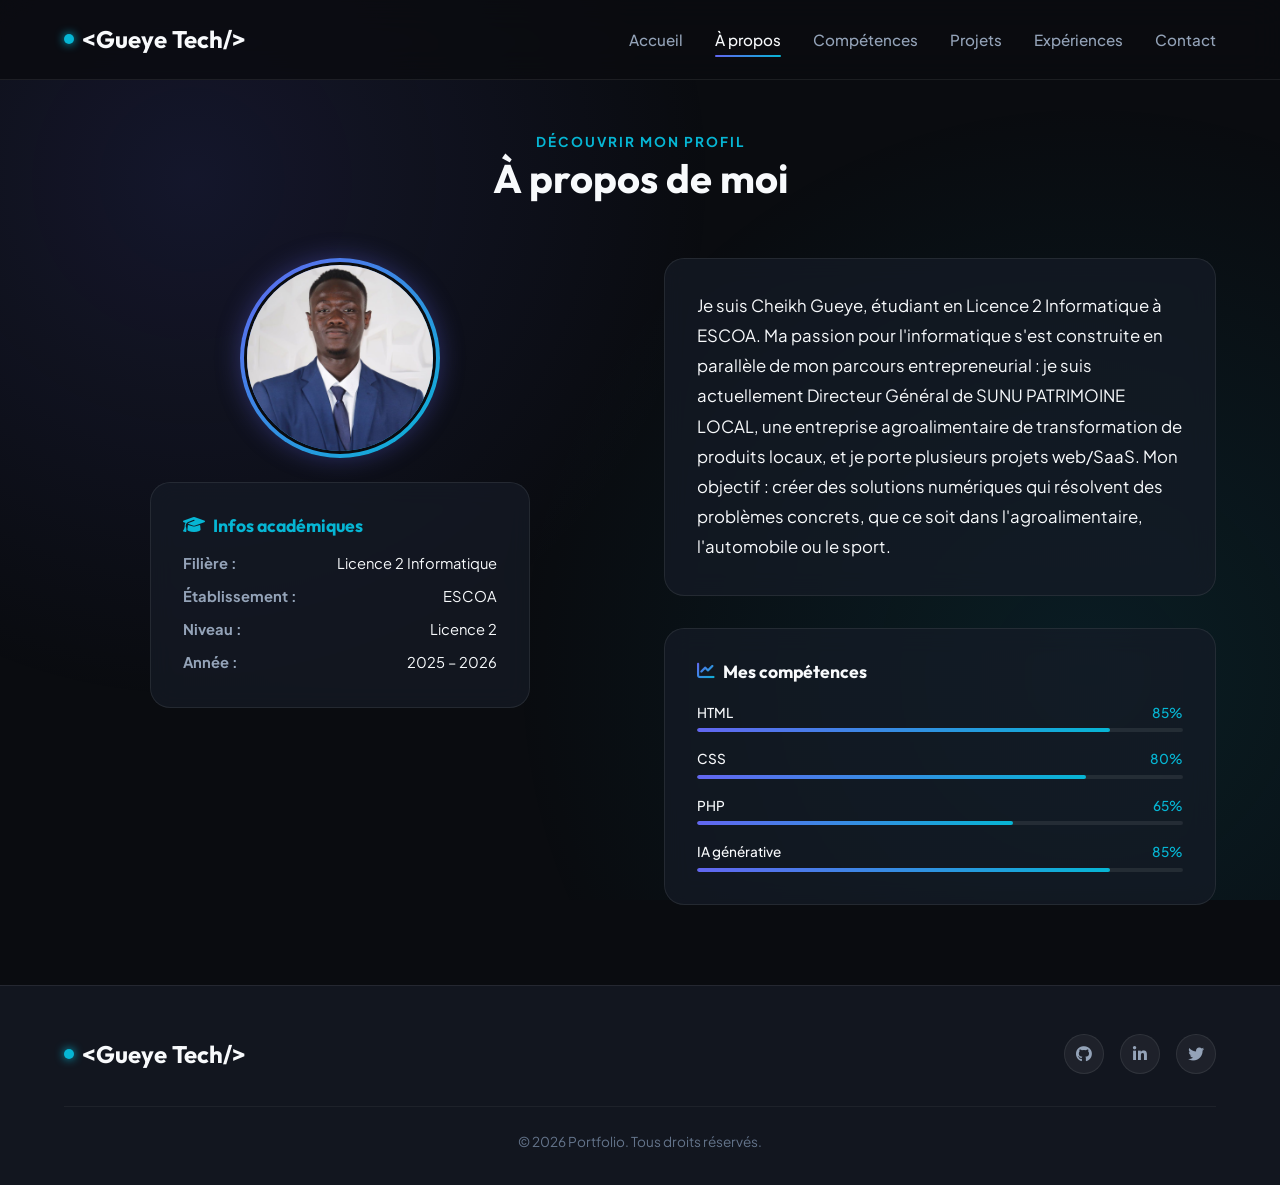
==== pages/a-propos.html @ 8b30a027 "Premier envoi du portfolio" ====
<!DOCTYPE html>
<html lang="fr">
<head>
    <meta charset="UTF-8">
    <meta name="viewport" content="width=device-width, initial-scale=1.0">
    <meta name="description" content="À propos de moi - Cheikh Gueye, étudiant en L2 Informatique à ESCOA et Directeur Général de SUNU PATRIMOINE LOCAL.">
    <title>À propos - Portfolio</title>
    <link rel="stylesheet" href="../css/style.css">
    <link rel="stylesheet" href="https://cdnjs.cloudflare.com/ajax/libs/font-awesome/6.4.0/css/all.min.css">
</head>
<body>

    <!-- Header / Navigation -->
    <header class="header">
        <div class="container header-container">
            <a href="../index.html" class="logo">
                <span class="logo-dot"></span> &lt;Gueye Tech/&gt;
            </a>
            <nav class="nav-menu" id="navMenu">
                <ul class="nav-list">
                    <li><a href="../index.html" class="nav-link">Accueil</a></li>
                    <li><a href="a-propos.html" class="nav-link active">À propos</a></li>
                    <li><a href="competences.html" class="nav-link">Compétences</a></li>
                    <li><a href="projets.html" class="nav-link">Projets</a></li>
                    <li><a href="experiences.html" class="nav-link">Expériences</a></li>
                    <li><a href="contact.html" class="nav-link">Contact</a></li>
                </ul>
            </nav>
            <button class="menu-toggle" id="menuToggle" aria-label="Toggle navigation menu">
                <i class="fas fa-bars"></i>
            </button>
        </div>
    </header>

    <!-- Main Content -->
    <main class="section" style="padding-top: calc(var(--header-height) + 3rem);">
        <div class="container">
            <div class="section-header">
                <span class="section-subtitle">Découvrir mon profil</span>
                <h2 class="section-title">À propos de moi</h2>
            </div>

            <div class="about-grid" style="display: grid; grid-template-columns: repeat(auto-fit, minmax(320px, 1fr)); gap: 3rem; align-items: start;">
                <!-- Left Column: Avatar & Academic Info Card -->
                <div style="display: flex; flex-direction: column; align-items: center; gap: 1.5rem;">
                    <div class="about-avatar-wrapper" style="width: 200px; height: 200px; border-radius: 50%; padding: 4px; background: var(--accent-gradient); box-shadow: 0 0 25px var(--accent-glow);">
                        <img src="../images/profil/avatar.jpg" alt="Cheikh Gueye" style="width: 100%; height: 100%; object-fit: cover; border-radius: 50%; border: 3px solid var(--bg-primary);">
                    </div>
                    
                    <div class="glass-card" style="width: 100%; max-width: 380px;">
                        <h3 style="font-size: 1.1rem; margin-bottom: 1rem; color: var(--accent-secondary); display: flex; align-items: center; gap: 0.5rem;">
                            <i class="fas fa-graduation-cap"></i> Infos académiques
                        </h3>
                        <ul style="display: flex; flex-direction: column; gap: 0.6rem; font-size: 0.92rem;">
                            <li style="display: flex; justify-content: space-between;"><strong style="color: var(--text-muted);">Filière :</strong> <span>Licence 2 Informatique</span></li>
                            <li style="display: flex; justify-content: space-between;"><strong style="color: var(--text-muted);">Établissement :</strong> <span>ESCOA</span></li>
                            <li style="display: flex; justify-content: space-between;"><strong style="color: var(--text-muted);">Niveau :</strong> <span>Licence 2</span></li>
                            <li style="display: flex; justify-content: space-between;"><strong style="color: var(--text-muted);">Année :</strong> <span>2025 – 2026</span></li>
                        </ul>
                    </div>
                </div>

                <!-- Right Column: Presentation Text & Discreet Skill Bars -->
                <div style="display: flex; flex-direction: column; gap: 2rem;">
                    <div class="glass-card">
                        <p style="font-size: 1.05rem; line-height: 1.8; color: var(--text-main);">
                            Je suis Cheikh Gueye, étudiant en Licence 2 Informatique à ESCOA. Ma passion pour l'informatique s'est construite en parallèle de mon parcours entrepreneurial : je suis actuellement Directeur Général de SUNU PATRIMOINE LOCAL, une entreprise agroalimentaire de transformation de produits locaux, et je porte plusieurs projets web/SaaS. Mon objectif : créer des solutions numériques qui résolvent des problèmes concrets, que ce soit dans l'agroalimentaire, l'automobile ou le sport.
                        </p>
                    </div>

                    <div class="glass-card">
                        <h3 style="font-size: 1.1rem; margin-bottom: 1.25rem; display: flex; align-items: center; gap: 0.5rem;">
                            <i class="fas fa-chart-line gradient-text"></i> Mes compétences
                        </h3>
                        
                        <div style="display: flex; flex-direction: column; gap: 1rem;">
                            <!-- Skill 1 -->
                            <div>
                                <div style="display: flex; justify-content: space-between; font-size: 0.85rem; margin-bottom: 0.3rem; font-weight: 500;">
                                    <span>HTML</span>
                                    <span style="color: var(--accent-secondary);">85%</span>
                                </div>
                                <div style="height: 4px; background: rgba(255, 255, 255, 0.08); border-radius: 2px; overflow: hidden;">
                                    <div style="width: 85%; height: 100%; background: var(--accent-gradient); border-radius: 2px;"></div>
                                </div>
                            </div>

                            <!-- Skill 2 -->
                            <div>
                                <div style="display: flex; justify-content: space-between; font-size: 0.85rem; margin-bottom: 0.3rem; font-weight: 500;">
                                    <span>CSS</span>
                                    <span style="color: var(--accent-secondary);">80%</span>
                                </div>
                                <div style="height: 4px; background: rgba(255, 255, 255, 0.08); border-radius: 2px; overflow: hidden;">
                                    <div style="width: 80%; height: 100%; background: var(--accent-gradient); border-radius: 2px;"></div>
                                </div>
                            </div>

                            <!-- Skill 3 -->
                            <div>
                                <div style="display: flex; justify-content: space-between; font-size: 0.85rem; margin-bottom: 0.3rem; font-weight: 500;">
                                    <span>PHP</span>
                                    <span style="color: var(--accent-secondary);">65%</span>
                                </div>
                                <div style="height: 4px; background: rgba(255, 255, 255, 0.08); border-radius: 2px; overflow: hidden;">
                                    <div style="width: 65%; height: 100%; background: var(--accent-gradient); border-radius: 2px;"></div>
                                </div>
                            </div>

                            <!-- Skill 4 -->
                            <div>
                                <div style="display: flex; justify-content: space-between; font-size: 0.85rem; margin-bottom: 0.3rem; font-weight: 500;">
                                    <span>IA générative</span>
                                    <span style="color: var(--accent-secondary);">85%</span>
                                </div>
                                <div style="height: 4px; background: rgba(255, 255, 255, 0.08); border-radius: 2px; overflow: hidden;">
                                    <div style="width: 85%; height: 100%; background: var(--accent-gradient); border-radius: 2px;"></div>
                                </div>
                            </div>
                        </div>
                    </div>
                </div>
            </div>
        </div>
    </main>

    <!-- Footer -->
    <footer class="footer">
        <div class="container">
            <div class="footer-content">
                <a href="../index.html" class="logo">
                    <span class="logo-dot"></span> &lt;Gueye Tech/&gt;
                </a>
                <div class="social-links">
                    <a href="https://github.com" target="_blank" class="social-icon" aria-label="GitHub"><i class="fab fa-github"></i></a>
                    <a href="https://linkedin.com" target="_blank" class="social-icon" aria-label="LinkedIn"><i class="fab fa-linkedin-in"></i></a>
                    <a href="https://twitter.com" target="_blank" class="social-icon" aria-label="Twitter"><i class="fab fa-twitter"></i></a>
                </div>
            </div>
            <div class="footer-bottom">
                <p>&copy; 2026 Portfolio. Tous droits réservés.</p>
            </div>
        </div>
    </footer>

    <script src="../js/main.js"></script>
</body>
</html>
---- css/style.css ----
/* ==========================================================================
   Portfolio Design System & Stylesheet
   Theme: Modern Dark Mode with Vibrant Accents & Glassmorphism
   ========================================================================== */

@import url('https://fonts.googleapis.com/css2?family=Outfit:wght@300;400;500;600;700&family=Plus+Jakarta+Sans:wght@400;500;600;700&display=swap');

:root {
  /* Color Palette */
  --bg-primary: #0a0c10;
  --bg-secondary: #12161f;
  --bg-tertiary: #1a202c;
  --bg-card: rgba(22, 28, 39, 0.7);
  --bg-card-hover: rgba(30, 38, 54, 0.85);

  --accent-primary: #6366f1; /* Indigo */
  --accent-primary-hover: #4f46e5;
  --accent-secondary: #06b6d4; /* Cyan */
  --accent-gradient: linear-gradient(135deg, #6366f1 0%, #06b6d4 100%);
  --accent-glow: rgba(99, 102, 241, 0.35);

  --text-main: #f8fafc;
  --text-muted: #94a3b8;
  --text-dim: #64748b;

  --border-color: rgba(255, 255, 255, 0.08);
  --border-hover: rgba(99, 102, 241, 0.4);

  /* Typography */
  --font-heading: 'Outfit', sans-serif;
  --font-body: 'Plus Jakarta Sans', sans-serif;

  /* Spacing & Layout */
  --container-max-width: 1200px;
  --header-height: 80px;
  --radius-sm: 8px;
  --radius-md: 12px;
  --radius-lg: 20px;
  --radius-full: 9999px;

  /* Transitions */
  --transition-fast: 0.2s cubic-bezier(0.4, 0, 0.2, 1);
  --transition-smooth: 0.3s cubic-bezier(0.4, 0, 0.2, 1);
}

/* Reset & Base Styles */
*, *::before, *::after {
  box-sizing: border-box;
  margin: 0;
  padding: 0;
}

html {
  scroll-behavior: smooth;
  font-size: 16px;
}

body {
  font-family: var(--font-body);
  background-color: var(--bg-primary);
  color: var(--text-main);
  line-height: 1.6;
  min-height: 100vh;
  display: flex;
  flex-direction: column;
  overflow-x: hidden;
}

/* Background Animated Gradient Mesh */
body::before {
  content: '';
  position: fixed;
  top: 0;
  left: 0;
  width: 100vw;
  height: 100vh;
  background: 
    radial-gradient(circle at 15% 20%, rgba(99, 102, 241, 0.12) 0%, transparent 40%),
    radial-gradient(circle at 85% 75%, rgba(6, 182, 212, 0.10) 0%, transparent 45%);
  pointer-events: none;
  z-index: -1;
}

/* Typography */
h1, h2, h3, h4, h5, h6 {
  font-family: var(--font-heading);
  color: var(--text-main);
  font-weight: 700;
  line-height: 1.2;
}

a {
  color: inherit;
  text-decoration: none;
  transition: var(--transition-fast);
}

ul {
  list-style: none;
}

img {
  max-width: 100%;
  height: auto;
  display: block;
}

/* Layout Utilities */
.container {
  width: 100%;
  max-width: var(--container-max-width);
  margin: 0 auto;
  padding: 0 1.5rem;
}

.section {
  padding: 5rem 0;
}

.gradient-text {
  background: var(--accent-gradient);
  -webkit-background-clip: text;
  -webkit-text-fill-color: transparent;
}

/* Header & Navigation */
.header {
  position: fixed;
  top: 0;
  left: 0;
  width: 100%;
  height: var(--header-height);
  background: rgba(10, 12, 16, 0.8);
  backdrop-filter: blur(16px);
  -webkit-backdrop-filter: blur(16px);
  border-bottom: 1px solid var(--border-color);
  z-index: 1000;
  transition: var(--transition-smooth);
}

.header-container {
  display: flex;
  justify-content: space-between;
  align-items: center;
  height: 100%;
}

.logo {
  font-family: var(--font-heading);
  font-size: 1.5rem;
  font-weight: 700;
  display: flex;
  align-items: center;
  gap: 0.5rem;
}

.logo-dot {
  width: 10px;
  height: 10px;
  background: var(--accent-secondary);
  border-radius: 50%;
  display: inline-block;
  box-shadow: 0 0 10px var(--accent-secondary);
}

.nav-list {
  display: flex;
  align-items: center;
  gap: 2rem;
}

.nav-link {
  font-size: 0.95rem;
  font-weight: 500;
  color: var(--text-muted);
  position: relative;
  padding: 0.5rem 0;
}

.nav-link:hover, .nav-link.active {
  color: var(--text-main);
}

.nav-link::after {
  content: '';
  position: absolute;
  bottom: 0;
  left: 0;
  width: 0%;
  height: 2px;
  background: var(--accent-gradient);
  transition: var(--transition-fast);
  border-radius: 2px;
}

.nav-link:hover::after, .nav-link.active::after {
  width: 100%;
}

.menu-toggle {
  display: none;
  background: none;
  border: none;
  color: var(--text-main);
  font-size: 1.5rem;
  cursor: pointer;
  padding: 0.5rem;
}

/* Buttons */
.btn {
  display: inline-flex;
  align-items: center;
  justify-content: center;
  gap: 0.75rem;
  padding: 0.85rem 1.75rem;
  font-family: var(--font-heading);
  font-weight: 600;
  font-size: 0.95rem;
  border-radius: var(--radius-full);
  cursor: pointer;
  transition: var(--transition-smooth);
  border: none;
  outline: none;
}

.btn-primary {
  background: var(--accent-gradient);
  color: #fff;
  box-shadow: 0 4px 20px var(--accent-glow);
}

.btn-primary:hover {
  transform: translateY(-2px);
  box-shadow: 0 6px 25px rgba(99, 102, 241, 0.5);
}

.btn-secondary {
  background: rgba(255, 255, 255, 0.05);
  color: var(--text-main);
  border: 1px solid var(--border-color);
  backdrop-filter: blur(10px);
}

.btn-secondary:hover {
  background: rgba(255, 255, 255, 0.1);
  border-color: var(--border-hover);
  transform: translateY(-2px);
}

/* Section Titles */
.section-header {
  text-align: center;
  max-width: 650px;
  margin: 0 auto 3.5rem auto;
}

.section-subtitle {
  text-transform: uppercase;
  font-size: 0.85rem;
  letter-spacing: 2px;
  font-weight: 700;
  color: var(--accent-secondary);
  margin-bottom: 0.5rem;
}

.section-title {
  font-size: 2.5rem;
  margin-bottom: 1rem;
}

.section-description {
  color: var(--text-muted);
  font-size: 1.05rem;
}

/* Cards & Glassmorphism */
.glass-card {
  background: var(--bg-card);
  backdrop-filter: blur(12px);
  -webkit-backdrop-filter: blur(12px);
  border: 1px solid var(--border-color);
  border-radius: var(--radius-lg);
  padding: 2rem;
  transition: var(--transition-smooth);
}

.glass-card:hover {
  background: var(--bg-card-hover);
  border-color: var(--border-hover);
  transform: translateY(-4px);
  box-shadow: 0 10px 30px rgba(0, 0, 0, 0.4);
}

/* Hero Section */
.hero {
  padding-top: calc(var(--header-height) + 4rem);
  padding-bottom: 5rem;
  min-height: 85vh;
  display: flex;
  align-items: center;
}

.hero-grid {
  display: grid;
  grid-template-columns: 1.2fr 0.8fr;
  gap: 3rem;
  align-items: center;
}

.hero-badge {
  display: inline-flex;
  align-items: center;
  gap: 0.5rem;
  padding: 0.4rem 1rem;
  border-radius: var(--radius-full);
  background: rgba(99, 102, 241, 0.1);
  border: 1px solid rgba(99, 102, 241, 0.3);
  color: #a5b4fc;
  font-size: 0.85rem;
  font-weight: 600;
  margin-bottom: 1.5rem;
}

.hero-title {
  font-size: 3.5rem;
  line-height: 1.15;
  margin-bottom: 1.25rem;
}

.hero-text {
  font-size: 1.15rem;
  color: var(--text-muted);
  margin-bottom: 2rem;
  max-width: 580px;
}

.hero-cta {
  display: flex;
  gap: 1rem;
  flex-wrap: wrap;
}

.hero-img-container {
  position: relative;
  display: flex;
  justify-content: center;
  align-items: center;
}

.hero-img-wrapper {
  position: relative;
  width: 320px;
  height: 320px;
  border-radius: 30% 70% 70% 30% / 30% 30% 70% 70%;
  overflow: hidden;
  border: 3px solid rgba(99, 102, 241, 0.4);
  box-shadow: 0 0 50px rgba(99, 102, 241, 0.25);
  animation: morphBlob 8s ease-in-out infinite alternate;
}

.hero-img {
  width: 100%;
  height: 100%;
  object-fit: cover;
}

@keyframes morphBlob {
  0% { border-radius: 30% 70% 70% 30% / 30% 30% 70% 70%; }
  50% { border-radius: 60% 40% 30% 70% / 60% 30% 70% 40%; }
  100% { border-radius: 40% 60% 50% 50% / 40% 50% 50% 60%; }
}

/* Skills Cards */
.skills-grid {
  display: grid;
  grid-template-columns: repeat(auto-fit, minmax(300px, 1fr));
  gap: 1.5rem;
}

.skill-category-title {
  font-size: 1.25rem;
  margin-bottom: 1.5rem;
  display: flex;
  align-items: center;
  gap: 0.75rem;
  color: var(--text-main);
}

.skill-item {
  margin-bottom: 1.25rem;
}

.skill-info {
  display: flex;
  justify-content: space-between;
  margin-bottom: 0.4rem;
  font-size: 0.95rem;
  font-weight: 500;
}

.skill-bar-bg {
  width: 100%;
  height: 8px;
  background: rgba(255, 255, 255, 0.08);
  border-radius: var(--radius-full);
  overflow: hidden;
}

.skill-bar-fill {
  height: 100%;
  background: var(--accent-gradient);
  border-radius: var(--radius-full);
  transition: width 1s ease-out;
}

/* Badge List */
.tags-list {
  display: flex;
  flex-wrap: wrap;
  gap: 0.5rem;
  margin-top: 1rem;
}

.tag {
  background: rgba(255, 255, 255, 0.06);
  border: 1px solid var(--border-color);
  padding: 0.3rem 0.8rem;
  border-radius: var(--radius-full);
  font-size: 0.8rem;
  color: var(--text-muted);
  transition: var(--transition-fast);
}

.tag:hover {
  background: rgba(99, 102, 241, 0.15);
  border-color: var(--accent-primary);
  color: #fff;
}

/* Projects Grid & Search */
.project-search-bar {
  display: flex;
  gap: 1rem;
  margin-bottom: 2.5rem;
  flex-wrap: wrap;
  align-items: center;
  justify-content: space-between;
  background: var(--bg-card);
  padding: 1.25rem;
  border-radius: var(--radius-lg);
  border: 1px solid var(--border-color);
}

.search-input-wrapper {
  position: relative;
  flex: 1;
  min-width: 260px;
}

.search-input {
  width: 100%;
  padding: 0.75rem 1rem 0.75rem 2.75rem;
  background: rgba(10, 12, 16, 0.6);
  border: 1px solid var(--border-color);
  border-radius: var(--radius-full);
  color: var(--text-main);
  font-family: var(--font-body);
  outline: none;
  transition: var(--transition-fast);
}

.search-input:focus {
  border-color: var(--accent-primary);
  box-shadow: 0 0 12px var(--accent-glow);
}

.search-icon {
  position: absolute;
  left: 1rem;
  top: 50%;
  transform: translateY(-50%);
  color: var(--text-dim);
}

.filter-buttons {
  display: flex;
  gap: 0.5rem;
  flex-wrap: wrap;
}

.filter-btn {
  background: transparent;
  border: 1px solid var(--border-color);
  color: var(--text-muted);
  padding: 0.5rem 1.1rem;
  border-radius: var(--radius-full);
  font-size: 0.85rem;
  font-weight: 500;
  cursor: pointer;
  transition: var(--transition-fast);
}

.filter-btn:hover, .filter-btn.active {
  background: var(--accent-gradient);
  color: #fff;
  border-color: transparent;
}

.projects-grid {
  display: grid;
  grid-template-columns: repeat(auto-fill, minmax(320px, 1fr));
  gap: 2rem;
}

.project-card {
  display: flex;
  flex-direction: column;
  height: 100%;
  overflow: hidden;
  padding: 0;
}

.project-img-wrapper {
  position: relative;
  width: 100%;
  height: 200px;
  overflow: hidden;
}

.project-img {
  width: 100%;
  height: 100%;
  object-fit: cover;
  transition: transform 0.5s ease;
}

.project-card:hover .project-img {
  transform: scale(1.08);
}

.project-body {
  padding: 1.5rem;
  display: flex;
  flex-direction: column;
  flex-grow: 1;
}

.project-category {
  font-size: 0.75rem;
  text-transform: uppercase;
  letter-spacing: 1px;
  font-weight: 700;
  color: var(--accent-secondary);
  margin-bottom: 0.4rem;
}

.project-title {
  font-size: 1.3rem;
  margin-bottom: 0.75rem;
}

.project-desc {
  color: var(--text-muted);
  font-size: 0.92rem;
  margin-bottom: 1.25rem;
  flex-grow: 1;
}

.project-footer {
  display: flex;
  justify-content: space-between;
  align-items: center;
  padding-top: 1rem;
  border-top: 1px solid var(--border-color);
  margin-top: auto;
}

/* Timeline (Experiences) */
.timeline {
  position: relative;
  max-width: 800px;
  margin: 0 auto;
}

.timeline::before {
  content: '';
  position: absolute;
  top: 0;
  bottom: 0;
  left: 20px;
  width: 2px;
  background: rgba(255, 255, 255, 0.1);
}

.timeline-item {
  position: relative;
  padding-left: 60px;
  margin-bottom: 2.5rem;
}

.timeline-dot {
  position: absolute;
  left: 11px;
  top: 5px;
  width: 20px;
  height: 20px;
  border-radius: 50%;
  background: var(--bg-primary);
  border: 3px solid var(--accent-primary);
  box-shadow: 0 0 10px var(--accent-glow);
}

.timeline-date {
  font-size: 0.85rem;
  font-weight: 600;
  color: var(--accent-secondary);
  margin-bottom: 0.3rem;
}

.timeline-title {
  font-size: 1.25rem;
  margin-bottom: 0.25rem;
}

.timeline-company {
  color: var(--text-muted);
  font-size: 0.95rem;
  font-weight: 500;
  margin-bottom: 0.75rem;
}

/* Forms (Contact & Project Request) */
.form-grid {
  display: grid;
  grid-template-columns: repeat(auto-fit, minmax(320px, 1fr));
  gap: 2rem;
}

.form-group {
  margin-bottom: 1.25rem;
}

.form-label {
  display: block;
  font-size: 0.9rem;
  font-weight: 600;
  margin-bottom: 0.5rem;
  color: var(--text-main);
}

.form-control {
  width: 100%;
  padding: 0.85rem 1rem;
  background: rgba(10, 12, 16, 0.6);
  border: 1px solid var(--border-color);
  border-radius: var(--radius-md);
  color: var(--text-main);
  font-family: var(--font-body);
  font-size: 0.95rem;
  outline: none;
  transition: var(--transition-fast);
}

.form-control:focus {
  border-color: var(--accent-primary);
  box-shadow: 0 0 10px var(--accent-glow);
}

textarea.form-control {
  resize: vertical;
  min-height: 120px;
}

select.form-control {
  appearance: none;
  background-image: url("data:image/svg+xml,%3Csvg xmlns='http://www.w3.org/2000/svg' width='16' height='16' viewBox='0 0 24 24' fill='none' stroke='%2794a3b8%27' stroke-width='2' stroke-linecap='round' stroke-linejoin='round'%3E%3Cpath d='m6 9 6 6 6-6'/%3E%3C/svg%3E");
  background-repeat: no-repeat;
  background-position: right 1rem center;
}

.alert-message {
  padding: 1rem;
  border-radius: var(--radius-md);
  margin-bottom: 1.5rem;
  font-size: 0.9rem;
  display: none;
}

.alert-success {
  background: rgba(16, 185, 129, 0.15);
  border: 1px solid rgba(16, 185, 129, 0.3);
  color: #34d399;
}

/* Custom Contact Layout (Model Inspired) */
.contact-layout-grid {
  display: grid;
  grid-template-columns: 1.4fr 1fr;
  gap: 3rem;
  align-items: start;
  margin-top: 1.5rem;
}

.contact-form-wrapper {
  background: var(--bg-card);
  border: 1px solid var(--border-color);
  border-radius: var(--radius-lg);
  padding: 2.25rem;
  box-shadow: var(--shadow-sm);
}

.form-label-styled {
  display: block;
  font-size: 0.78rem;
  font-weight: 700;
  letter-spacing: 0.8px;
  text-transform: uppercase;
  color: var(--accent-primary);
  margin-bottom: 0.6rem;
}

.form-control-styled {
  width: 100%;
  padding: 0.9rem 1.1rem;
  background: rgba(15, 23, 42, 0.6);
  border: 1px solid var(--border-color);
  border-radius: var(--radius-md);
  color: var(--text-main);
  font-family: var(--font-body);
  font-size: 0.95rem;
  outline: none;
  transition: var(--transition-fast);
}

.form-control-styled:focus {
  border-color: var(--accent-primary);
  box-shadow: 0 0 12px var(--accent-glow);
  background: rgba(15, 23, 42, 0.85);
}

.form-control-styled::placeholder {
  color: var(--text-dim);
  font-size: 0.9rem;
}

textarea.form-control-styled {
  resize: vertical;
  min-height: 140px;
}

select.form-control-styled {
  appearance: none;
  background-image: url("data:image/svg+xml,%3Csvg xmlns='http://www.w3.org/2000/svg' width='16' height='16' viewBox='0 0 24 24' fill='none' stroke='%233b82f6' stroke-width='2' stroke-linecap='round' stroke-linejoin='round'%3E%3Cpath d='m6 9 6 6 6-6'/%3E%3C/svg%3E");
  background-repeat: no-repeat;
  background-position: right 1rem center;
  color: var(--text-main);
}

select.form-control-styled option {
  background: var(--bg-secondary);
  color: var(--text-main);
}

.btn-send-styled {
  display: inline-flex;
  align-items: center;
  justify-content: center;
  gap: 0.5rem;
  padding: 0.85rem 1.75rem;
  font-weight: 600;
  font-size: 0.95rem;
  border-radius: var(--radius-md);
  margin-top: 0.5rem;
}

.contact-info-wrapper {
  display: flex;
  flex-direction: column;
}

.contact-info-title {
  font-size: 1.5rem;
  font-weight: 700;
  color: var(--text-main);
  margin-bottom: 1.5rem;
}

.contact-info-stack {
  display: flex;
  flex-direction: column;
  gap: 1rem;
}

.contact-info-card {
  display: flex;
  align-items: center;
  gap: 1.25rem;
  padding: 1.1rem 1.25rem;
  background: var(--bg-card);
  border: 1px solid var(--border-color);
  border-radius: var(--radius-lg);
  transition: var(--transition-fast);
  text-decoration: none;
}

.contact-info-card:hover {
  border-color: var(--accent-primary);
  transform: translateY(-2px);
  box-shadow: 0 8px 20px rgba(0, 0, 0, 0.3);
}

.contact-info-icon {
  width: 48px;
  height: 48px;
  min-width: 48px;
  border-radius: 12px;
  display: flex;
  align-items: center;
  justify-content: center;
  font-size: 1.25rem;
}

.icon-email {
  background: rgba(59, 130, 246, 0.15);
  color: #3b82f6;
}

.icon-github {
  background: rgba(168, 85, 247, 0.15);
  color: #a855f7;
}

.icon-linkedin {
  background: rgba(14, 165, 233, 0.15);
  color: #0ea5e9;
}

.icon-phone {
  background: rgba(34, 197, 94, 0.15);
  color: #22c55e;
}

.contact-info-details {
  display: flex;
  flex-direction: column;
  overflow: hidden;
}

.contact-info-label {
  font-size: 0.95rem;
  font-weight: 700;
  color: var(--text-main);
  margin-bottom: 0.15rem;
}

.contact-info-value {
  font-size: 0.85rem;
  color: var(--text-muted);
  text-decoration: none;
  word-break: break-all;
  transition: color 0.2s ease;
}

.contact-info-card:hover .contact-info-value {
  color: var(--accent-primary);
}

.contact-card-action {
  margin-left: auto;
  color: var(--text-muted);
  font-size: 1.1rem;
  transition: color 0.2s ease, transform 0.2s ease;
}

.contact-info-card:hover .contact-card-action {
  color: var(--accent-primary);
  transform: scale(1.15);
}

/* Toast Notification */
.toast-notification {
  position: fixed;
  bottom: 30px;
  right: 30px;
  background: var(--bg-card, #1e293b);
  color: #ffffff;
  padding: 12px 20px;
  border-radius: var(--radius-md, 8px);
  border: 1px solid var(--accent-primary, #3b82f6);
  box-shadow: 0 10px 25px rgba(0, 0, 0, 0.4);
  display: flex;
  align-items: center;
  gap: 10px;
  font-size: 0.9rem;
  z-index: 9999;
  opacity: 0;
  transform: translateY(20px);
  transition: all 0.3s cubic-bezier(0.4, 0, 0.2, 1);
  pointer-events: none;
}

.toast-notification.show {
  opacity: 1;
  transform: translateY(0);
}

@media (max-width: 900px) {
  .contact-layout-grid {
    grid-template-columns: 1fr;
    gap: 2.5rem;
  }
}

/* Footer */
.footer {
  margin-top: auto;
  background: var(--bg-secondary);
  border-top: 1px solid var(--border-color);
  padding: 3rem 0 2rem 0;
}

.footer-content {
  display: flex;
  justify-content: space-between;
  align-items: center;
  flex-wrap: wrap;
  gap: 1.5rem;
  margin-bottom: 2rem;
}

.social-links {
  display: flex;
  gap: 1rem;
}

.social-icon {
  width: 40px;
  height: 40px;
  border-radius: 50%;
  background: rgba(255, 255, 255, 0.05);
  border: 1px solid var(--border-color);
  display: flex;
  align-items: center;
  justify-content: center;
  color: var(--text-muted);
  transition: var(--transition-fast);
}

.social-icon:hover {
  background: var(--accent-primary);
  color: #fff;
  border-color: var(--accent-primary);
  transform: translateY(-3px);
}

.footer-bottom {
  text-align: center;
  color: var(--text-dim);
  font-size: 0.85rem;
  border-top: 1px solid rgba(255, 255, 255, 0.05);
  padding-top: 1.5rem;
}

/* Responsive Utilities */
@media (max-width: 868px) {
  .hero-grid {
    grid-template-columns: 1fr;
    text-align: center;
  }

  .hero-text {
    margin-left: auto;
    margin-right: auto;
  }

  .hero-cta {
    justify-content: center;
  }

  .menu-toggle {
    display: block;
  }

  .nav-menu {
    position: fixed;
    top: var(--header-height);
    right: -100%;
    width: 80%;
    max-width: 320px;
    height: calc(100vh - var(--header-height));
    background: var(--bg-secondary);
    border-left: 1px solid var(--border-color);
    padding: 2rem;
    transition: var(--transition-smooth);
    box-shadow: -10px 0 30px rgba(0, 0, 0, 0.5);
  }

  .nav-menu.active {
    right: 0;
  }

  .nav-list {
    flex-direction: column;
    align-items: flex-start;
    gap: 1.5rem;
  }
}

@keyframes modalFadeIn {
  from {
    opacity: 0;
    transform: translateY(-20px) scale(0.95);
  }
  to {
    opacity: 1;
    transform: translateY(0) scale(1);
  }
}
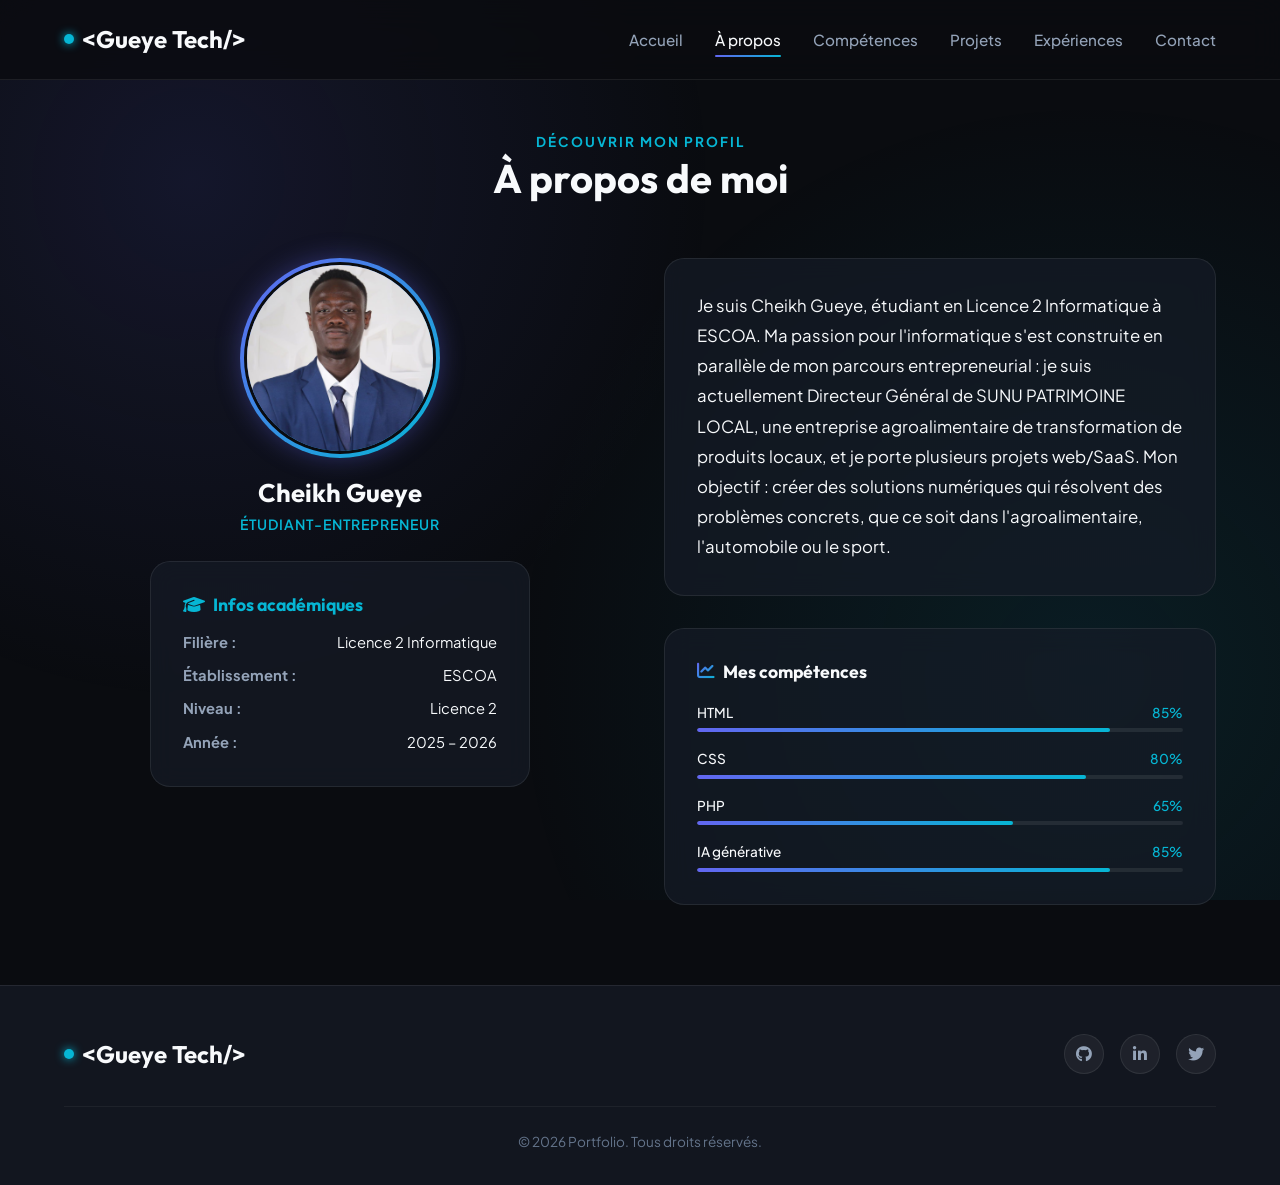
==== commit 4b769678: "Refactor HTML structure and improve formatting" ====
--- a/pages/a-propos.html
+++ b/pages/a-propos.html
@@ -1,13 +1,16 @@
 <!DOCTYPE html>
 <html lang="fr">
+
 <head>
     <meta charset="UTF-8">
     <meta name="viewport" content="width=device-width, initial-scale=1.0">
-    <meta name="description" content="À propos de moi - Cheikh Gueye, étudiant en L2 Informatique à ESCOA et Directeur Général de SUNU PATRIMOINE LOCAL.">
+    <meta name="description"
+        content="À propos de moi - Cheikh Gueye, étudiant en L2 Informatique à ESCOA et Directeur Général de SUNU PATRIMOINE LOCAL.">
     <title>À propos - Portfolio</title>
     <link rel="stylesheet" href="../css/style.css">
     <link rel="stylesheet" href="https://cdnjs.cloudflare.com/ajax/libs/font-awesome/6.4.0/css/all.min.css">
 </head>
+
 <body>
 
     <!-- Header / Navigation -->
@@ -40,22 +43,36 @@
                 <h2 class="section-title">À propos de moi</h2>
             </div>
 
-            <div class="about-grid" style="display: grid; grid-template-columns: repeat(auto-fit, minmax(320px, 1fr)); gap: 3rem; align-items: start;">
+            <div class="about-grid"
+                style="display: grid; grid-template-columns: repeat(auto-fit, minmax(320px, 1fr)); gap: 3rem; align-items: start;">
                 <!-- Left Column: Avatar & Academic Info Card -->
                 <div style="display: flex; flex-direction: column; align-items: center; gap: 1.5rem;">
-                    <div class="about-avatar-wrapper" style="width: 200px; height: 200px; border-radius: 50%; padding: 4px; background: var(--accent-gradient); box-shadow: 0 0 25px var(--accent-glow);">
-                        <img src="../images/profil/avatar.jpg" alt="Cheikh Gueye" style="width: 100%; height: 100%; object-fit: cover; border-radius: 50%; border: 3px solid var(--bg-primary);">
+                    <div class="about-avatar-wrapper"
+                        style="width: 200px; height: 200px; border-radius: 50%; padding: 4px; background: var(--accent-gradient); box-shadow: 0 0 25px var(--accent-glow);">
+                        <img src="../images/profil/avatar.jpg" alt="Cheikh Gueye"
+                            style="width: 100%; height: 100%; object-fit: cover; border-radius: 50%; border: 3px solid var(--bg-primary);">
                     </div>
-                    
+
+                    <div style="text-align: center; margin-top: -0.25rem;">
+                        <h2 style="font-size: 1.6rem; font-weight: 700; color: var(--text-main); font-family: var(--font-heading); margin-bottom: 0.2rem;">Cheikh Gueye</h2>
+                        <span style="font-size: 0.88rem; color: var(--accent-secondary); font-weight: 600; text-transform: uppercase; letter-spacing: 1px;">Étudiant-Entrepreneur</span>
+                    </div>
+
                     <div class="glass-card" style="width: 100%; max-width: 380px;">
-                        <h3 style="font-size: 1.1rem; margin-bottom: 1rem; color: var(--accent-secondary); display: flex; align-items: center; gap: 0.5rem;">
+                        <h3
+                            style="font-size: 1.1rem; margin-bottom: 1rem; color: var(--accent-secondary); display: flex; align-items: center; gap: 0.5rem;">
                             <i class="fas fa-graduation-cap"></i> Infos académiques
                         </h3>
                         <ul style="display: flex; flex-direction: column; gap: 0.6rem; font-size: 0.92rem;">
-                            <li style="display: flex; justify-content: space-between;"><strong style="color: var(--text-muted);">Filière :</strong> <span>Licence 2 Informatique</span></li>
-                            <li style="display: flex; justify-content: space-between;"><strong style="color: var(--text-muted);">Établissement :</strong> <span>ESCOA</span></li>
-                            <li style="display: flex; justify-content: space-between;"><strong style="color: var(--text-muted);">Niveau :</strong> <span>Licence 2</span></li>
-                            <li style="display: flex; justify-content: space-between;"><strong style="color: var(--text-muted);">Année :</strong> <span>2025 – 2026</span></li>
+                            <li style="display: flex; justify-content: space-between;"><strong
+                                    style="color: var(--text-muted);">Filière :</strong> <span>Licence 2
+                                    Informatique</span></li>
+                            <li style="display: flex; justify-content: space-between;"><strong
+                                    style="color: var(--text-muted);">Établissement :</strong> <span>ESCOA</span></li>
+                            <li style="display: flex; justify-content: space-between;"><strong
+                                    style="color: var(--text-muted);">Niveau :</strong> <span>Licence 2</span></li>
+                            <li style="display: flex; justify-content: space-between;"><strong
+                                    style="color: var(--text-muted);">Année :</strong> <span>2025 – 2026</span></li>
                         </ul>
                     </div>
                 </div>
@@ -64,57 +81,79 @@
                 <div style="display: flex; flex-direction: column; gap: 2rem;">
                     <div class="glass-card">
                         <p style="font-size: 1.05rem; line-height: 1.8; color: var(--text-main);">
-                            Je suis Cheikh Gueye, étudiant en Licence 2 Informatique à ESCOA. Ma passion pour l'informatique s'est construite en parallèle de mon parcours entrepreneurial : je suis actuellement Directeur Général de SUNU PATRIMOINE LOCAL, une entreprise agroalimentaire de transformation de produits locaux, et je porte plusieurs projets web/SaaS. Mon objectif : créer des solutions numériques qui résolvent des problèmes concrets, que ce soit dans l'agroalimentaire, l'automobile ou le sport.
+                            Je suis Cheikh Gueye, étudiant en Licence 2 Informatique à ESCOA. Ma passion pour
+                            l'informatique s'est construite en parallèle de mon parcours entrepreneurial : je suis
+                            actuellement Directeur Général de SUNU PATRIMOINE LOCAL, une entreprise agroalimentaire de
+                            transformation de produits locaux, et je porte plusieurs projets web/SaaS. Mon objectif :
+                            créer des solutions numériques qui résolvent des problèmes concrets, que ce soit dans
+                            l'agroalimentaire, l'automobile ou le sport.
                         </p>
                     </div>
 
                     <div class="glass-card">
-                        <h3 style="font-size: 1.1rem; margin-bottom: 1.25rem; display: flex; align-items: center; gap: 0.5rem;">
+                        <h3
+                            style="font-size: 1.1rem; margin-bottom: 1.25rem; display: flex; align-items: center; gap: 0.5rem;">
                             <i class="fas fa-chart-line gradient-text"></i> Mes compétences
                         </h3>
-                        
+
                         <div style="display: flex; flex-direction: column; gap: 1rem;">
                             <!-- Skill 1 -->
                             <div>
-                                <div style="display: flex; justify-content: space-between; font-size: 0.85rem; margin-bottom: 0.3rem; font-weight: 500;">
+                                <div
+                                    style="display: flex; justify-content: space-between; font-size: 0.85rem; margin-bottom: 0.3rem; font-weight: 500;">
                                     <span>HTML</span>
                                     <span style="color: var(--accent-secondary);">85%</span>
                                 </div>
-                                <div style="height: 4px; background: rgba(255, 255, 255, 0.08); border-radius: 2px; overflow: hidden;">
-                                    <div style="width: 85%; height: 100%; background: var(--accent-gradient); border-radius: 2px;"></div>
+                                <div
+                                    style="height: 4px; background: rgba(255, 255, 255, 0.08); border-radius: 2px; overflow: hidden;">
+                                    <div
+                                        style="width: 85%; height: 100%; background: var(--accent-gradient); border-radius: 2px;">
+                                    </div>
                                 </div>
                             </div>
 
                             <!-- Skill 2 -->
                             <div>
-                                <div style="display: flex; justify-content: space-between; font-size: 0.85rem; margin-bottom: 0.3rem; font-weight: 500;">
+                                <div
+                                    style="display: flex; justify-content: space-between; font-size: 0.85rem; margin-bottom: 0.3rem; font-weight: 500;">
                                     <span>CSS</span>
                                     <span style="color: var(--accent-secondary);">80%</span>
                                 </div>
-                                <div style="height: 4px; background: rgba(255, 255, 255, 0.08); border-radius: 2px; overflow: hidden;">
-                                    <div style="width: 80%; height: 100%; background: var(--accent-gradient); border-radius: 2px;"></div>
+                                <div
+                                    style="height: 4px; background: rgba(255, 255, 255, 0.08); border-radius: 2px; overflow: hidden;">
+                                    <div
+                                        style="width: 80%; height: 100%; background: var(--accent-gradient); border-radius: 2px;">
+                                    </div>
                                 </div>
                             </div>
 
                             <!-- Skill 3 -->
                             <div>
-                                <div style="display: flex; justify-content: space-between; font-size: 0.85rem; margin-bottom: 0.3rem; font-weight: 500;">
+                                <div
+                                    style="display: flex; justify-content: space-between; font-size: 0.85rem; margin-bottom: 0.3rem; font-weight: 500;">
                                     <span>PHP</span>
                                     <span style="color: var(--accent-secondary);">65%</span>
                                 </div>
-                                <div style="height: 4px; background: rgba(255, 255, 255, 0.08); border-radius: 2px; overflow: hidden;">
-                                    <div style="width: 65%; height: 100%; background: var(--accent-gradient); border-radius: 2px;"></div>
+                                <div
+                                    style="height: 4px; background: rgba(255, 255, 255, 0.08); border-radius: 2px; overflow: hidden;">
+                                    <div
+                                        style="width: 65%; height: 100%; background: var(--accent-gradient); border-radius: 2px;">
+                                    </div>
                                 </div>
                             </div>
 
                             <!-- Skill 4 -->
                             <div>
-                                <div style="display: flex; justify-content: space-between; font-size: 0.85rem; margin-bottom: 0.3rem; font-weight: 500;">
+                                <div
+                                    style="display: flex; justify-content: space-between; font-size: 0.85rem; margin-bottom: 0.3rem; font-weight: 500;">
                                     <span>IA générative</span>
                                     <span style="color: var(--accent-secondary);">85%</span>
                                 </div>
-                                <div style="height: 4px; background: rgba(255, 255, 255, 0.08); border-radius: 2px; overflow: hidden;">
-                                    <div style="width: 85%; height: 100%; background: var(--accent-gradient); border-radius: 2px;"></div>
+                                <div
+                                    style="height: 4px; background: rgba(255, 255, 255, 0.08); border-radius: 2px; overflow: hidden;">
+                                    <div
+                                        style="width: 85%; height: 100%; background: var(--accent-gradient); border-radius: 2px;">
+                                    </div>
                                 </div>
                             </div>
                         </div>
@@ -132,9 +171,12 @@
                     <span class="logo-dot"></span> &lt;Gueye Tech/&gt;
                 </a>
                 <div class="social-links">
-                    <a href="https://github.com" target="_blank" class="social-icon" aria-label="GitHub"><i class="fab fa-github"></i></a>
-                    <a href="https://linkedin.com" target="_blank" class="social-icon" aria-label="LinkedIn"><i class="fab fa-linkedin-in"></i></a>
-                    <a href="https://twitter.com" target="_blank" class="social-icon" aria-label="Twitter"><i class="fab fa-twitter"></i></a>
+                    <a href="https://github.com" target="_blank" class="social-icon" aria-label="GitHub"><i
+                            class="fab fa-github"></i></a>
+                    <a href="https://linkedin.com" target="_blank" class="social-icon" aria-label="LinkedIn"><i
+                            class="fab fa-linkedin-in"></i></a>
+                    <a href="https://twitter.com" target="_blank" class="social-icon" aria-label="Twitter"><i
+                            class="fab fa-twitter"></i></a>
                 </div>
             </div>
             <div class="footer-bottom">
@@ -145,4 +187,5 @@
 
     <script src="../js/main.js"></script>
 </body>
+
 </html>
--- a/css/style.css
+++ b/css/style.css
@@ -308,6 +308,14 @@
   align-items: center;
 }
 
+.hero-name {
+  font-family: var(--font-heading);
+  font-size: 1.75rem;
+  font-weight: 700;
+  color: var(--text-main);
+  margin-bottom: 0.5rem;
+}
+
 .hero-badge {
   display: inline-flex;
   align-items: center;
